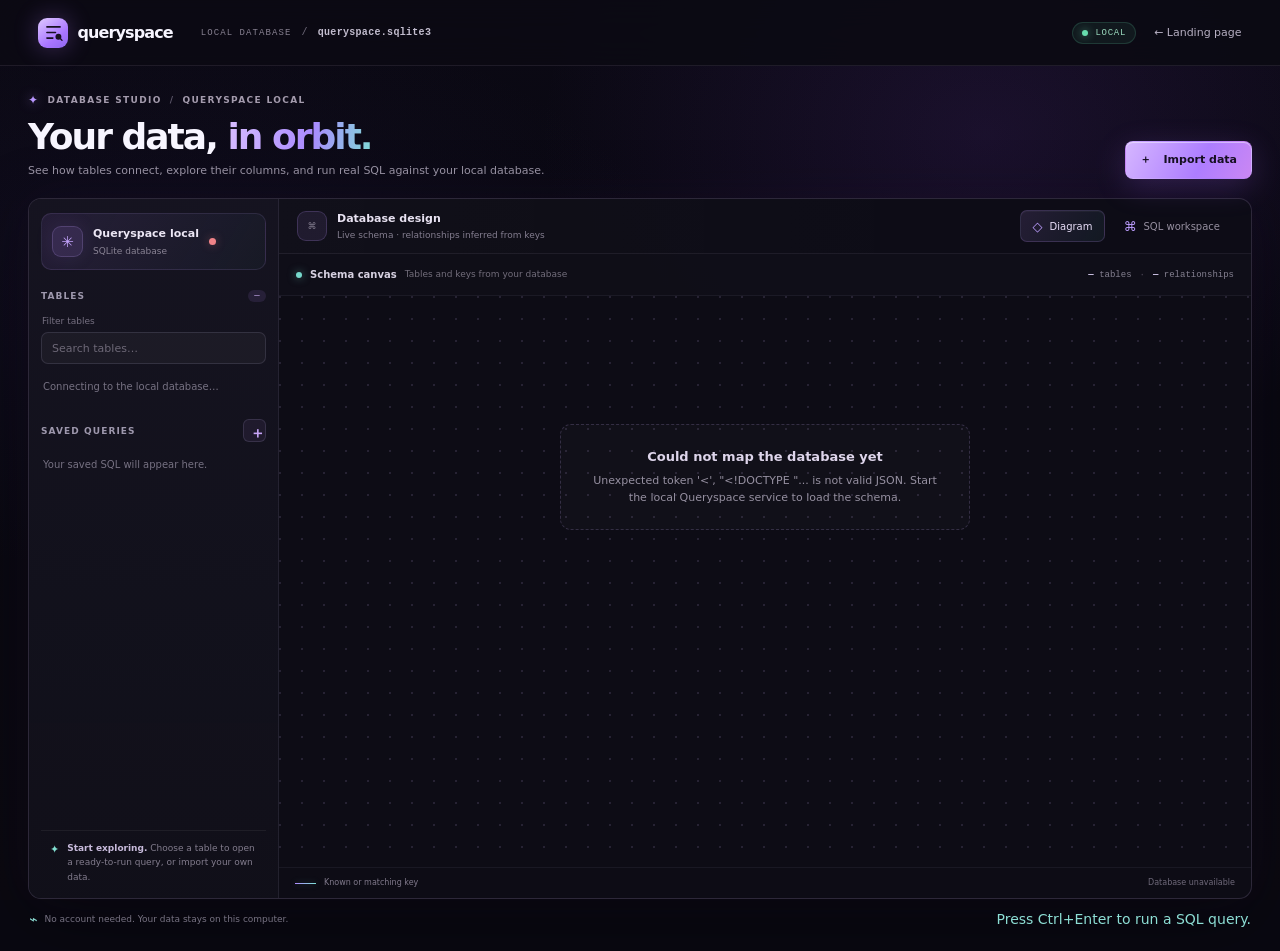
==== UCG project/database.html @ a4e98d66 "Add files via upload" ====
<!doctype html>
<html lang="en">
<head>
  <meta charset="utf-8">
  <meta name="viewport" content="width=device-width, initial-scale=1">
  <meta name="theme-color" content="#090811">
  <meta name="description" content="A local SQL workspace with a live database diagram, table explorer, and query editor.">
  <title>Database studio — Queryspace</title>
  <link rel="stylesheet" href="style.css?v=database-studio-1">
  <link rel="stylesheet" href="database.css?v=database-studio-1">
  <script src="workspace.js?v=api-routing-2" defer></script>
  <script src="database.js?v=api-routing-2" defer></script>
</head>
<body class="database-fullpage">
  <header class="db-topbar">
    <a class="brand" href="index.html" aria-label="Queryspace home">
      <span class="brand-mark" aria-hidden="true"><svg viewBox="0 0 32 32" fill="none"><path d="M6 7.5h20M6 16h13M6 24.5h9" stroke="currentColor" stroke-width="2.5" stroke-linecap="round"/><circle cx="23.5" cy="22.5" r="4.5" fill="currentColor"/><path d="m27 26 2 2" stroke="currentColor" stroke-width="2" stroke-linecap="round"/></svg></span>
      <span>queryspace</span>
    </a>
    <div class="db-top-location"><span class="db-breadcrumb-muted">LOCAL DATABASE</span><span aria-hidden="true">/</span><strong>queryspace.sqlite3</strong></div>
    <div class="db-top-actions"><span class="db-local-chip"><i></i> LOCAL</span><a class="db-back-link" href="index.html">← Landing page</a></div>
  </header>

  <main class="db-app-shell">
    <section class="ide-section db-ide-section" aria-labelledby="db-page-title">
      <div class="db-page-intro">
        <div>
          <div class="db-eyebrow"><span class="db-spark">✦</span> DATABASE STUDIO <span class="db-eyebrow-divider">/</span> QUERYSPACE LOCAL</div>
          <h1 id="db-page-title">Your data, <span>in orbit.</span></h1>
          <p>See how tables connect, explore their columns, and run real SQL against your local database.</p>
        </div>
        <button class="button button-primary db-import-button" id="ide-import-top" type="button"><span aria-hidden="true">＋</span> Import data</button>
      </div>

      <div class="ide-layout db-ide-layout">
        <aside class="ide-sidebar db-sidebar" aria-label="Database tables and saved queries">
          <div class="ide-db-card">
            <div class="ide-db-icon" aria-hidden="true">✳</div>
            <div class="ide-db-copy"><strong>Queryspace local</strong><span>SQLite database</span></div>
            <span class="ide-live-indicator" id="ide-connection-dot" title="Connecting"></span>
          </div>
          <div class="ide-sidebar-block">
            <div class="ide-sidebar-heading"><span>TABLES</span><span class="ide-section-count" id="ide-table-count">—</span></div>
            <label class="ide-search-label" for="ide-table-search">Filter tables</label>
            <input id="ide-table-search" class="ide-search" type="search" placeholder="Search tables…" autocomplete="off">
            <div class="ide-table-list" id="ide-table-list" aria-live="polite"><p class="ide-muted-message">Connecting to the local database…</p></div>
          </div>
          <div class="ide-sidebar-block ide-saved-block">
            <div class="ide-sidebar-heading"><span>SAVED QUERIES</span><button class="ide-heading-action" id="ide-new-query" type="button" aria-label="New SQL query" title="New query">＋</button></div>
            <div class="ide-saved-list" id="ide-saved-list"><p class="ide-muted-message">Your saved SQL will appear here.</p></div>
          </div>
          <div class="ide-sidebar-tip"><span class="tip-star" aria-hidden="true">✦</span><p><strong>Start exploring.</strong> Choose a table to open a ready-to-run query, or import your own data.</p></div>
        </aside>

        <div class="ide-main-panel db-main-panel">
          <div class="db-main-toolbar">
            <div class="db-main-heading"><span class="db-main-icon" aria-hidden="true">⌘</span><div><strong>Database design</strong><span>Live schema · relationships inferred from keys</span></div></div>
            <div class="db-view-tabs" role="tablist" aria-label="Database workspace view">
              <button class="db-view-tab is-active" id="db-tab-diagram" type="button" role="tab" aria-selected="true" aria-controls="db-diagram-view"><span aria-hidden="true">◇</span> Diagram</button>
              <button class="db-view-tab" id="db-tab-sql" type="button" role="tab" aria-selected="false" aria-controls="db-sql-view"><span aria-hidden="true">⌘</span> SQL workspace</button>
            </div>
          </div>

          <section class="db-diagram-view" id="db-diagram-view" role="tabpanel" aria-labelledby="db-tab-diagram">
            <div class="db-canvas-toolbar">
              <div class="db-canvas-title"><span class="db-canvas-live"></span><strong>Schema canvas</strong><span class="db-canvas-subtitle">Tables and keys from your database</span></div>
              <div class="db-canvas-stats"><span><b id="db-table-total">—</b> tables</span><span class="db-stat-divider">·</span><span><b id="db-relation-total">—</b> relationships</span></div>
            </div>
            <div class="db-canvas-viewport" id="db-canvas-viewport" aria-label="Visual database schema">
              <div class="db-canvas" id="db-canvas">
                <svg class="db-connectors" id="db-connectors" aria-hidden="true"></svg>
                <div class="db-card-grid" id="db-table-cards"><div class="db-loading">Mapping your database tables…</div></div>
              </div>
            </div>
            <div class="db-canvas-footer"><span class="db-legend-line"></span><span>Known or matching key</span><span class="db-legend-note" id="db-diagram-status">Import tables to expand your schema</span></div>
          </section>

          <section class="db-sql-view" id="db-sql-view" role="tabpanel" aria-labelledby="db-tab-sql" hidden>
            <div class="ide-toolbar">
              <div class="ide-breadcrumb"><span>Workspace</span><span aria-hidden="true">/</span><strong id="ide-query-title">Active customers</strong></div>
              <div class="ide-toolbar-actions">
                <button class="ide-quiet-button" id="ide-copy-query" type="button" title="Copy SQL">▢ <span>Copy</span></button>
                <button class="ide-quiet-button" id="ide-save-query" type="button" title="Save this query">♡ <span>Save query</span></button>
              </div>
            </div>
            <div class="ide-editor-label"><span><i></i> SQL editor</span><span class="ide-sql-badge">SQLite</span></div>
            <label class="sr-only" for="ide-query-input">Write a SQL query</label>
            <div class="ide-editor-wrap">
              <div class="ide-line-numbers" id="ide-line-numbers" aria-hidden="true">1</div>
              <textarea class="ide-query-input" id="ide-query-input" spellcheck="false" autocapitalize="off" autocomplete="off" aria-label="Write a SQL query">SELECT customer_name, plan, monthly_spend, city
FROM customers
WHERE status = 'active'
ORDER BY monthly_spend DESC
LIMIT 10;</textarea>
            </div>
            <div class="ide-runbar">
              <button class="button ide-run-button" id="ide-run-query" type="button"><span aria-hidden="true">▶</span> Run SQL <kbd>Ctrl ↵</kbd></button>
              <span class="ide-run-status" id="ide-run-status">Ready · sample database</span>
            </div>
            <div class="ide-results-panel">
              <div class="ide-results-heading">
                <div class="ide-view-tabs" role="tablist" aria-label="Query output">
                  <button class="ide-view-tab is-active" type="button" role="tab" aria-selected="true" data-ide-view="results">Results <span class="ide-results-count" id="ide-results-count">—</span></button>
                  <button class="ide-view-tab" type="button" role="tab" aria-selected="false" data-ide-view="schema">Schema</button>
                </div>
                <span class="ide-elapsed" id="ide-elapsed"></span>
              </div>
              <div class="ide-result-scroll" id="ide-result-scroll">
                <table class="ide-data-table" aria-label="SQL query results"><thead id="ide-result-head"></thead><tbody id="ide-result-body"></tbody></table>
                <div class="ide-empty-state" id="ide-empty-state">Run a query to see its results here.</div>
              </div>
              <div class="ide-results-footer"><span id="ide-row-summary">Choose a table or run a query.</span><button class="ide-export-button" id="ide-export-results" type="button" disabled>Export CSV <span aria-hidden="true">↓</span></button></div>
            </div>
            <div class="ide-statusbar"><span><i></i> Local SQLite · data stays on this device</span><span id="ide-db-name">Persistent database</span></div>
          </section>
        </div>
      </div>
      <p class="ide-local-note db-local-note"><span aria-hidden="true">⌁</span> No account needed. Your data stays on this computer. <span>Press Ctrl+Enter to run a SQL query.</span></p>
    </section>
  </main>

  <input id="ide-file-input" class="sr-only" type="file" accept=".csv,.tsv,.txt,.xlsx,.xlsm,.xls" aria-label="Choose a CSV or Excel file">
  <dialog class="ide-dialog" id="ide-import-dialog" aria-labelledby="ide-import-title">
    <form id="ide-import-form">
      <div class="ide-dialog-head"><div><span class="section-kicker">Add data to SQLite</span><h2 id="ide-import-title">Import a file</h2></div><button class="ide-dialog-close" id="ide-import-close" type="button" aria-label="Close">×</button></div>
      <p class="ide-dialog-description" id="ide-import-file-meta">Choose a CSV or Excel workbook to preview its columns.</p>
      <label class="ide-field-label" for="ide-table-name">Table name</label>
      <input class="ide-text-field" id="ide-table-name" name="table_name" required maxlength="80" autocomplete="off" placeholder="for example: spring_sales">
      <div class="ide-worksheet-wrap" id="ide-worksheet-wrap" hidden><label class="ide-field-label" for="ide-worksheet">Excel worksheet</label><select class="ide-text-field" id="ide-worksheet" name="worksheet"></select></div>
      <div class="ide-import-preview" id="ide-import-preview"><p class="ide-muted-message">File preview will appear here.</p></div>
      <div class="ide-dialog-message" id="ide-import-message" role="alert"></div>
      <div class="ide-dialog-actions"><button class="button button-outline" id="ide-import-cancel" type="button">Cancel</button><button class="button button-primary" id="ide-import-confirm" type="submit" disabled>Import table</button></div>
    </form>
  </dialog>
  <dialog class="ide-dialog ide-save-dialog" id="ide-save-dialog" aria-labelledby="ide-save-title">
    <form id="ide-save-form">
      <div class="ide-dialog-head"><div><span class="section-kicker">Keep it for later</span><h2 id="ide-save-title">Save this query</h2></div><button class="ide-dialog-close" id="ide-save-close" type="button" aria-label="Close">×</button></div>
      <p class="ide-dialog-description">Your query will be saved in this local database.</p>
      <label class="ide-field-label" for="ide-save-name">Query name</label><input class="ide-text-field" id="ide-save-name" required maxlength="100" autocomplete="off" placeholder="e.g. Active customers">
      <div class="ide-dialog-message" id="ide-save-message" role="alert"></div>
      <div class="ide-dialog-actions"><button class="button button-outline" id="ide-save-cancel" type="button">Cancel</button><button class="button button-primary" type="submit">Save query</button></div>
    </form>
  </dialog>
  <div class="toast" id="toast" role="status" aria-live="polite"></div>
</body>
</html>
---- UCG project/style.css ----
:root {
  color-scheme: dark;
  --bg: #090811;
  --bg-raised: #100e1a;
  --panel: #12111b;
  --panel-strong: #171522;
  --line: rgba(211, 202, 255, .105);
  --line-bright: rgba(211, 202, 255, .18);
  --text: #f7f5ff;
  --muted: #a09caf;
  --quiet: #6e6a7e;
  --purple: #a879ff;
  --purple-bright: #c4a1ff;
  --pink: #f174e8;
  --green: #67ddae;
  --font-body: 'DM Sans', Inter, ui-sans-serif, system-ui, -apple-system, BlinkMacSystemFont, 'Segoe UI', sans-serif;
  --font-display: 'Manrope', 'DM Sans', ui-sans-serif, system-ui, sans-serif;
}

* { box-sizing: border-box; }
html { scroll-behavior: smooth; scroll-padding-top: 90px; }
body { margin: 0; min-width: 320px; background: var(--bg); color: var(--text); font-family: var(--font-body); font-size: 15px; line-height: 1.6; -webkit-font-smoothing: antialiased; }
body::before { content: ''; position: fixed; z-index: -1; inset: 0; pointer-events: none; background: radial-gradient(ellipse at 77% 15%, rgba(111, 57, 178, .16), transparent 32%), radial-gradient(ellipse at 12% 32%, rgba(67, 48, 126, .11), transparent 33%), linear-gradient(180deg, #0b0914 0%, #090811 42%, #0b0911 100%); }
a { color: inherit; text-decoration: none; }
button, textarea { font: inherit; }
button { color: inherit; }
button:focus-visible, a:focus-visible, textarea:focus-visible { outline: 2px solid var(--purple-bright); outline-offset: 3px; }
::selection { background: rgba(172, 123, 255, .35); color: white; }
.site-shell { overflow: hidden; }
.section-wrap, .site-header, .site-footer { width: min(1160px, calc(100% - 64px)); margin-inline: auto; }

.site-header { height: 82px; display: flex; align-items: center; justify-content: space-between; position: relative; z-index: 20; border-bottom: 1px solid rgba(255,255,255,.035); }
.brand { display: inline-flex; align-items: center; gap: 9px; font-family: var(--font-display); font-size: 17px; font-weight: 800; letter-spacing: -.055em; white-space: nowrap; }
.brand-mark { width: 30px; height: 30px; display: grid; place-items: center; color: #171021; border-radius: 9px; background: linear-gradient(145deg, #dfc9ff, #a875ff 65%, #8f68ef); box-shadow: 0 0 24px rgba(170,119,255,.32); }
.brand-mark svg { width: 21px; height: 21px; }
.primary-nav { display: flex; align-items: center; gap: 37px; margin-left: 9%; }
.primary-nav a, .sign-in { color: #b8b3c5; font-size: 13px; font-weight: 500; transition: color .2s ease; }
.primary-nav a:hover, .sign-in:hover { color: white; }
.header-actions { display: flex; align-items: center; gap: 24px; }
.button { min-height: 46px; padding: 0 19px; display: inline-flex; align-items: center; justify-content: center; gap: 13px; border: 1px solid transparent; border-radius: 9px; font-size: 13px; font-weight: 700; cursor: pointer; transition: transform .2s ease, background .2s ease, border-color .2s ease, box-shadow .2s ease; }
.button:hover { transform: translateY(-2px); }
.button-small { min-height: 38px; padding: 0 14px; gap: 10px; font-size: 12px; }
.button-primary { color: #160f21; background: linear-gradient(115deg, #d5b6ff 0%, #ad7dff 60%, #ca87f3 100%); box-shadow: 0 8px 30px rgba(151, 93, 231, .23), inset 0 1px 0 rgba(255,255,255,.42); }
.button-primary:hover { box-shadow: 0 9px 36px rgba(168, 108, 250, .4), inset 0 1px 0 rgba(255,255,255,.5); }
.button-outline { color: #e9e4f4; border-color: rgba(222,210,255,.19); background: rgba(255,255,255,.035); }
.button-outline:hover { background: rgba(190,159,255,.1); border-color: rgba(222,210,255,.36); }
.mobile-menu-toggle { display: none; }

.hero { min-height: 690px; display: grid; grid-template-columns: minmax(330px, .84fr) minmax(0, 1.16fr); gap: 42px; align-items: center; padding-top: 54px; padding-bottom: 72px; position: relative; }
.hero-copy { z-index: 2; padding: 10px 0 25px; }
.eyebrow { display: inline-flex; align-items: center; gap: 9px; color: #d0bfec; font-size: 11px; font-weight: 600; letter-spacing: .065em; text-transform: uppercase; }
.eyebrow-dot { width: 7px; height: 7px; border-radius: 50%; background: #bd8dff; box-shadow: 0 0 12px #b87bff; }
h1, h2, h3, p { margin-top: 0; }
h1, h2 { font-family: var(--font-display); }
h1 { max-width: 550px; margin: 25px 0 20px; font-size: clamp(45px, 5.3vw, 70px); line-height: 1.06; letter-spacing: -.065em; font-weight: 700; }
h1 span, h2 span { color: #c49aff; background: linear-gradient(105deg, #e1c5ff 2%, #af8bff 53%, #f187e6 100%); -webkit-background-clip: text; background-clip: text; -webkit-text-fill-color: transparent; }
.hero-description { max-width: 455px; margin-bottom: 27px; color: #a9a4b5; font-size: 15px; line-height: 1.85; }
.hero-actions { display: flex; align-items: center; gap: 24px; flex-wrap: wrap; }
.text-link { display: inline-flex; gap: 10px; align-items: center; color: #ded8e9; font-size: 12px; font-weight: 600; transition: color .2s; }
.text-link:hover { color: var(--purple-bright); }
.hero-footnote { display: flex; gap: 8px; align-items: center; margin-top: 27px; color: #777286; font-size: 11px; }
.sparkle { color: #c28aff; font-size: 13px; }
.hero-visual { position: relative; min-width: 0; perspective: 1400px; }
.glow-orb { position: absolute; z-index: -1; border-radius: 50%; filter: blur(65px); pointer-events: none; }
.glow-orb-one { width: 290px; height: 290px; top: 5%; left: 36%; background: rgba(143, 76, 215, .28); }
.glow-orb-two { width: 180px; height: 170px; bottom: -7%; right: 0; background: rgba(225, 88, 190, .17); }
.workspace-card { position: relative; z-index: 1; overflow: hidden; border: 1px solid rgba(213,195,255,.19); border-radius: 13px; background: #100f18; box-shadow: 0 30px 100px rgba(0,0,0,.55), 0 0 50px rgba(151,96,219,.11), inset 0 1px 0 rgba(255,255,255,.045); transform: rotateY(-3deg) rotateX(1deg); }
.workspace-topbar { height: 41px; display: flex; align-items: center; padding: 0 13px; background: #17151f; border-bottom: 1px solid rgba(255,255,255,.055); }
.window-dots { display: flex; gap: 5px; width: 60px; }
.window-dots i { width: 7px; height: 7px; display: block; border-radius: 50%; background: #55505e; }
.window-dots i:first-child { background: #fb777b; }.window-dots i:nth-child(2) { background: #e8bb68; }.window-dots i:nth-child(3) { background: #75d39a; }
.workspace-name { display: flex; align-items: center; gap: 7px; color: #d5d0df; font-size: 10px; font-weight: 600; }
.workspace-icon { width: 17px; height: 17px; display: grid; place-items: center; border-radius: 5px; color: #1b1324; background: linear-gradient(140deg,#d8b8ff,#a570f5); font-size: 10px; font-weight: 800; }
.workspace-chevron { color: #777181; font-size: 12px; }
.connection-pill { display: flex; align-items: center; gap: 6px; margin-left: auto; padding: 4px 8px; border-radius: 99px; color: #b8b0c4; background: rgba(255,255,255,.045); font-size: 9px; }
.connection-pill span, .editor-live-dot, .workspace-statusbar i { width: 6px; height: 6px; border-radius: 50%; background: #6ad7a5; box-shadow: 0 0 8px rgba(106,215,165,.45); }
.workspace-body { min-height: 457px; display: grid; grid-template-columns: 39px minmax(0,1fr); }
.workspace-rail { display: flex; flex-direction: column; align-items: center; gap: 12px; padding-top: 15px; border-right: 1px solid rgba(255,255,255,.05); background: #13121b; }
.rail-button { width: 26px; height: 26px; display: grid; place-items: center; padding: 5px; border: 0; border-radius: 6px; color: #777383; background: transparent; cursor: pointer; }
.rail-button svg { width: 16px; height: 16px; }
.rail-button:hover, .rail-button.rail-active { color: #d8b8ff; background: rgba(175,130,240,.14); }
.workspace-main { min-width: 0; }
.workspace-toolbar { height: 37px; display: flex; align-items: center; justify-content: space-between; padding: 0 12px; border-bottom: 1px solid rgba(255,255,255,.045); }
.breadcrumbs { display: flex; align-items: center; gap: 7px; color: #777384; font-size: 9px; }
.breadcrumbs strong { color: #d5d0df; font-weight: 500; }.crumb-slash { color: #4f4a59; }
.icon-text-button { display: inline-flex; align-items: center; gap: 5px; padding: 4px 6px; border: 0; color: #8e899a; background: transparent; font-size: 9px; cursor: pointer; }
.icon-text-button:hover { color: #d3b5ff; }.icon-text-button svg { width: 14px; height: 14px; }
.query-tabs { height: 32px; display: flex; align-items: stretch; overflow: hidden; border-bottom: 1px solid rgba(255,255,255,.05); }
.query-tab { min-width: 0; display: inline-flex; align-items: center; gap: 6px; padding: 0 9px; border: 0; border-right: 1px solid rgba(255,255,255,.04); color: #777384; background: transparent; font-size: 8px; white-space: nowrap; cursor: pointer; }
.query-tab.is-active { color: #d4c9e7; background: rgba(185,145,245,.08); box-shadow: inset 0 -1px #bd91ff; }
.query-tab:hover { color: #ece6f7; }.file-glyph { color: #a991d3; font-size: 11px; }.tab-close { color: #686373; font-size: 12px; }
.new-query { width: 30px; flex: 0 0 30px; border: 0; color: #827c8d; background: transparent; font-size: 17px; cursor: pointer; }
.editor-heading { display: flex; align-items: center; justify-content: space-between; height: 27px; padding: 0 13px; color: #8f8a9a; font-size: 8px; }
.editor-heading > span:first-child { display: flex; align-items: center; gap: 6px; }.editor-live-dot { width: 5px; height: 5px; }
.editor-language { color: #858091; }.editor-language span { color: #666171; }
.code-editor { min-height: 113px; display: grid; grid-template-columns: 31px minmax(0,1fr); padding: 5px 12px 7px 0; background: linear-gradient(90deg,rgba(255,255,255,.013),transparent 15%); }
.line-numbers { padding: 2px 8px 0 0; color: #595464; text-align: right; font: 9px/16px ui-monospace, SFMono-Regular, Consolas, monospace; user-select: none; }
#query-input { min-width: 0; min-height: 110px; resize: vertical; padding: 0; border: 0; outline: none; color: #d9d1e8; background: transparent; font: 9px/16px ui-monospace, SFMono-Regular, Consolas, monospace; tab-size: 2; white-space: pre; overflow: auto; }
#query-input:focus-visible { outline: none; }
.run-row { height: 40px; display: flex; align-items: center; gap: 10px; padding: 0 12px; border-top: 1px solid rgba(255,255,255,.045); }
.button-run { min-height: 25px; gap: 5px; padding: 0 7px; border-radius: 5px; color: #170f20; background: linear-gradient(110deg,#d2b2ff,#ad78f1); font-size: 9px; box-shadow: 0 2px 12px rgba(166,111,237,.15); }
.button-run:hover { box-shadow: 0 3px 17px rgba(166,111,237,.35); }.button-run svg { width: 12px; height: 12px; }
.button-run kbd { margin-left: 4px; padding: 1px 3px; border-radius: 3px; color: #684b91; background: rgba(58,31,90,.1); font: 7px ui-monospace, monospace; }
.button-run:disabled { opacity: .75; cursor: wait; }
.run-hint { color: #6c6877; font-size: 8px; }
.result-panel { margin: 0 9px 8px; overflow: hidden; border: 1px solid rgba(255,255,255,.07); border-radius: 6px; background: #111019; }
.result-heading { height: 30px; display: flex; align-items: center; justify-content: space-between; padding: 0 9px; border-bottom: 1px solid rgba(255,255,255,.06); }
.result-tabs { display: flex; align-items: stretch; align-self: stretch; gap: 13px; }
.result-tab { position: relative; display: inline-flex; align-items: center; gap: 5px; padding: 0 1px; border: 0; color: #777282; background: transparent; font-size: 8px; cursor: pointer; }
.result-tab.is-active { color: #e1d8ef; }.result-tab.is-active::after { content: ''; position: absolute; height: 1px; right: 0; bottom: -1px; left: 0; background: #bd91ff; }
.result-count { padding: 0 4px; border-radius: 5px; color: #b5a0d6; background: rgba(178,135,242,.13); font-size: 7px; }
.execution-time { display: flex; align-items: center; gap: 5px; color: #777283; font-size: 8px; }.execution-time span { width: 5px; height: 5px; border-radius: 50%; background: #7ed6a9; }
.table-scroll { overflow: auto; max-height: 134px; }
.data-table { width: 100%; border-collapse: collapse; text-align: left; white-space: nowrap; font-size: 8px; }
.data-table th { padding: 7px 9px; color: #8d8798; background: #15131d; font-size: 7px; font-weight: 600; }
.data-table td { padding: 6px 9px; border-top: 1px solid rgba(255,255,255,.04); color: #c2bdcb; }
.data-table tbody tr:hover { background: rgba(185,145,245,.045); }
.data-table td:first-child { color: #e6ddf2; }.data-table .cell-muted { color: #7c7688; }.data-table .cell-plan { color: #c39bff; }
.result-footer { min-height: 25px; display: flex; align-items: center; justify-content: space-between; padding: 0 9px; border-top: 1px solid rgba(255,255,255,.05); color: #777283; font-size: 7px; }
.export-button { border: 0; color: #9e98a8; background: transparent; font-size: 7px; cursor: pointer; }.export-button:hover { color: white; }
.workspace-statusbar { min-height: 27px; display: flex; align-items: center; justify-content: space-between; padding: 0 11px; border-top: 1px solid rgba(255,255,255,.05); color: #716c7c; background: #12111a; font-size: 7px; }
.workspace-statusbar span:first-child { display: flex; align-items: center; gap: 6px; }.workspace-statusbar i { width: 5px; height: 5px; }
.status-divider { margin: 0 3px; color: #484352; }
.floating-note { position: absolute; z-index: 3; display: flex; align-items: center; gap: 7px; padding: 8px 11px; border: 1px solid rgba(224,207,255,.17); border-radius: 8px; color: #d5d0df; background: rgba(27,24,37,.92); box-shadow: 0 12px 35px rgba(0,0,0,.38); font-size: 9px; }
.note-collab { right: -18px; bottom: 45px; }.note-avatars { display: flex; padding-left: 2px; }.note-avatars i { width: 17px; height: 17px; display: grid; place-items: center; margin-left: -3px; border: 1px solid #221c2d; border-radius: 50%; color: #2a1832; background: #e6a1ce; font-size: 7px; font-style: normal; font-weight: 700; }.note-avatars i + i { color: #172e33; background: #8ed8c7; }
.note-collab b { color: #b9f1d7; font-size: 8px; font-weight: 600; }.note-pulse { width: 5px; height: 5px; margin-left: 2px; border-radius: 50%; background: #6bdbaa; box-shadow: 0 0 9px #6bdbaa; }

.capabilities { padding-top: 97px; padding-bottom: 109px; }
.section-intro { max-width: 600px; margin: 0 auto 42px; text-align: center; }
.section-kicker { display: block; margin-bottom: 11px; color: #c1a0ee; font-size: 10px; font-weight: 700; letter-spacing: .13em; text-transform: uppercase; }
.section-intro h2, .workflow-copy h2, .integrations-section h2, .cta-content h2 { margin: 0 0 12px; font-size: clamp(31px, 4.1vw, 46px); line-height: 1.17; letter-spacing: -.055em; }
.section-intro p, .integrations-section > p { margin: 0; color: #8e899a; font-size: 13px; }
.feature-grid { display: grid; grid-template-columns: repeat(3,1fr); gap: 15px; }
.feature-card { min-height: 230px; padding: 22px 23px; border: 1px solid rgba(224,212,255,.09); border-radius: 11px; background: linear-gradient(142deg,rgba(255,255,255,.034),rgba(255,255,255,.012)); transition: transform .22s ease, border-color .22s ease, background .22s ease; }
.feature-card:hover { transform: translateY(-4px); border-color: rgba(191,151,255,.28); background: linear-gradient(142deg,rgba(181,139,248,.08),rgba(255,255,255,.018)); }
.feature-icon { width: 37px; height: 37px; display: grid; place-items: center; margin-bottom: 19px; border-radius: 10px; }.feature-icon svg { width: 20px; height: 20px; }
.icon-purple { color: #c9a6ff; background: rgba(172,119,247,.14); }.icon-blue { color: #89b9ff; background: rgba(84,145,238,.13); }.icon-pink { color: #ff9ce7; background: rgba(226,104,203,.12); }
.feature-card h3 { margin: 0 0 7px; font-family: var(--font-display); font-size: 15px; letter-spacing: -.02em; }.feature-card p { min-height: 48px; margin-bottom: 14px; color: #888393; font-size: 11px; line-height: 1.7; }
.feature-link { display: inline-flex; align-items: center; gap: 7px; color: #c6a5f4; font-size: 10px; font-weight: 600; }.feature-link:hover { color: #e2d1ff; }

.workflow-section { display: grid; grid-template-columns: .85fr 1.15fr; gap: 100px; align-items: center; padding-top: 86px; padding-bottom: 97px; border-top: 1px solid rgba(255,255,255,.055); }
.workflow-copy { max-width: 400px; }.workflow-copy h2 { margin-bottom: 15px; }.workflow-copy > p { max-width: 380px; margin-bottom: 25px; color: #8e899a; font-size: 12px; line-height: 1.8; }
.workflow-steps { border-top: 1px solid var(--line); }.workflow-step { min-height: 79px; display: grid; grid-template-columns: 46px 1fr 20px; gap: 11px; align-items: center; border-bottom: 1px solid var(--line); }
.step-number { align-self: start; padding-top: 22px; color: #b98bf8; font: 10px ui-monospace,monospace; }.workflow-step h3 { margin: 0 0 3px; font-size: 12px; font-weight: 600; }.workflow-step p { margin: 0; color: #817c8c; font-size: 10px; }.step-arrow { color: #716b7c; font-size: 14px; }

.integrations-section { padding: 75px 20px 84px; border-top: 1px solid rgba(255,255,255,.055); text-align: center; }
.integrations-section h2 { margin-bottom: 9px; font-size: clamp(29px,3.8vw,40px); }.integrations-section > p { max-width: 510px; margin: 0 auto; }
.integration-list { display: flex; justify-content: center; align-items: center; gap: clamp(25px,6vw,70px); flex-wrap: wrap; margin-top: 39px; }
.integration-item { display: flex; align-items: center; gap: 9px; color: #9a95a4; font-size: 12px; font-weight: 600; }
.integration-logo { width: 25px; height: 25px; display: grid; place-items: center; border-radius: 7px; color: #d1c8df; background: rgba(255,255,255,.065); font-size: 11px; font-weight: 800; }
.dbt-logo { color: #fc916e; font-size: 10px; letter-spacing: -.08em; }.looker-logo { color: #86b7ff; font-size: 16px; }.tableau-logo { color: #f5c86b; font-size: 15px; }.mode-logo { color: #bd9aff; }.warehouse-logo { color: #7bdac5; }

.closing-cta { min-height: 285px; position: relative; overflow: hidden; display: flex; align-items: center; margin-top: 18px; margin-bottom: 73px; padding: 38px 54px; border: 1px solid rgba(218,196,255,.13); border-radius: 16px; background: radial-gradient(ellipse at 77% 50%,rgba(115,65,168,.22),transparent 39%), linear-gradient(112deg,#14111d,#100e18 65%,#151021); }
.cta-glow { position: absolute; width: 270px; height: 270px; right: 10%; top: -40px; border-radius: 50%; background: rgba(145,93,208,.18); filter: blur(62px); }.cta-content { position: relative; z-index: 2; max-width: 510px; }.cta-content h2 { max-width: 450px; font-size: clamp(29px,4vw,42px); }.cta-content p { margin: 0 0 20px; color: #928c9e; font-size: 12px; }.cta-content .section-kicker { margin-bottom: 8px; }
.cta-decoration { position: absolute; width: 320px; height: 260px; top: 50%; right: 34px; transform: translateY(-50%); }.orbit { position: absolute; top: 50%; left: 50%; border: 1px solid rgba(189,153,255,.22); border-radius: 50%; transform: translate(-50%,-50%) rotate(-23deg); }.orbit-one { width: 280px; height: 100px; }.orbit-two { width: 230px; height: 160px; transform: translate(-50%,-50%) rotate(42deg); border-color: rgba(244,142,222,.17); }.orbit-core { position: absolute; display: grid; place-items: center; width: 58px; height: 58px; top: 50%; left: 50%; transform: translate(-50%,-50%); border: 1px solid rgba(236,212,255,.45); border-radius: 18px; color: #f4e9ff; background: linear-gradient(145deg,rgba(194,146,255,.65),rgba(92,54,141,.56)); box-shadow: 0 0 40px rgba(187,117,255,.33),inset 0 0 20px rgba(255,255,255,.12); font: 800 24px var(--font-display); }.orbit-star { position: absolute; color: #cf9eff; font-size: 13px; font-style: normal; text-shadow: 0 0 12px currentColor; }.star-one { top: 32px; left: 80px; }.star-two { top: 154px; right: 12px; color: #f399df; }.star-three { bottom: 10px; left: 106px; }

.site-footer { min-height: 105px; display: flex; align-items: center; gap: 25px; border-top: 1px solid rgba(255,255,255,.07); }.footer-brand { font-size: 14px; }.footer-brand .brand-mark { width: 26px; height: 26px; border-radius: 8px; }.footer-brand .brand-mark svg { width: 18px; height: 18px; }.site-footer > p { margin: 0; color: #797484; font-size: 10px; }.footer-links { display: flex; gap: 19px; margin-left: auto; }.footer-links a, .copyright { color: #858090; font-size: 10px; }.footer-links a:hover { color: #ded4ed; }.copyright { margin-left: 8px; color: #625d6b; }
.toast { position: fixed; z-index: 60; left: 50%; bottom: 22px; max-width: calc(100% - 32px); padding: 10px 15px; border: 1px solid rgba(216,196,255,.22); border-radius: 9px; color: #ede6fa; background: #1b1725; box-shadow: 0 12px 35px rgba(0,0,0,.4); font-size: 12px; opacity: 0; transform: translate(-50%, 12px); pointer-events: none; transition: opacity .22s, transform .22s; }.toast.is-visible { opacity: 1; transform: translate(-50%,0); }
.sr-only { position: absolute; width: 1px; height: 1px; overflow: hidden; clip: rect(0,0,0,0); white-space: nowrap; clip-path: inset(50%); }

@media (max-width: 960px) {
  .section-wrap, .site-header, .site-footer { width: min(100% - 48px, 760px); }
  .primary-nav { gap: 22px; margin-left: 0; }.hero { grid-template-columns: minmax(275px,.78fr) minmax(0,1.22fr); gap: 25px; min-height: 620px; }.hero h1 { font-size: clamp(42px,6vw,58px); }.workspace-card { transform: none; }.workspace-body { min-height: 430px; }.note-collab { right: -8px; bottom: 32px; }.workflow-section { gap: 45px; }
}
@media (max-width: 720px) {
  html { scroll-padding-top: 70px; }.section-wrap, .site-header, .site-footer { width: calc(100% - 36px); }
  .site-header { height: 68px; }.brand { font-size: 16px; }.mobile-menu-toggle { width: 36px; height: 36px; display: flex; flex-direction: column; justify-content: center; align-items: center; gap: 5px; margin-left: auto; border: 1px solid rgba(220,208,255,.16); border-radius: 9px; background: rgba(255,255,255,.035); cursor: pointer; }.mobile-menu-toggle span { width: 15px; height: 1.5px; background: #d9d1e8; transition: transform .2s; }.mobile-menu-toggle[aria-expanded="true"] span:first-child { transform: translateY(3.2px) rotate(45deg); }.mobile-menu-toggle[aria-expanded="true"] span:last-child { transform: translateY(-3.2px) rotate(-45deg); }
  .primary-nav { position: absolute; top: 59px; left: 0; right: 0; display: none; flex-direction: column; align-items: stretch; gap: 0; padding: 8px; border: 1px solid rgba(220,208,255,.13); border-radius: 12px; background: #14121c; box-shadow: 0 14px 35px rgba(0,0,0,.4); }.primary-nav.is-open { display: flex; }.primary-nav a { padding: 11px 12px; border-radius: 7px; }.primary-nav a:hover { background: rgba(255,255,255,.05); }
  .header-actions { gap: 10px; margin-left: 11px; }.header-actions .sign-in { display: none; }.header-actions .button-small { min-height: 35px; padding-inline: 10px; font-size: 10px; }
  .hero { min-height: 0; grid-template-columns: 1fr; gap: 37px; padding-top: 62px; padding-bottom: 64px; }.hero-copy { padding: 0; }.hero h1 { max-width: 590px; margin: 19px 0 15px; font-size: clamp(46px,11vw,68px); }.hero-description { max-width: 530px; font-size: 14px; }.hero-visual { margin: 0 3px; }.workspace-body { min-height: 0; }.note-collab { right: -6px; bottom: 22px; }.workspace-card { border-radius: 10px; }.capabilities { padding-top: 67px; padding-bottom: 73px; }.section-intro { margin-bottom: 28px; }.section-intro h2, .workflow-copy h2 { font-size: 36px; }.feature-grid { grid-template-columns: 1fr; gap: 11px; }.feature-card { min-height: unset; padding: 19px; }.feature-card p { min-height: 0; max-width: 420px; }.feature-icon { margin-bottom: 13px; }
  .workflow-section { grid-template-columns: 1fr; gap: 28px; padding-top: 67px; padding-bottom: 67px; }.workflow-copy { max-width: 530px; }.workflow-copy > p { max-width: 480px; }.workflow-step { min-height: 76px; }
  .integrations-section { padding: 60px 0 67px; }.integration-list { gap: 20px 27px; margin-top: 29px; }.integration-item { gap: 7px; font-size: 11px; }
  .closing-cta { min-height: 300px; margin-top: 10px; margin-bottom: 50px; padding: 35px 25px; }.cta-content { max-width: 400px; }.cta-content h2 { max-width: 365px; font-size: 35px; }.cta-decoration { width: 210px; height: 170px; top: auto; right: -70px; bottom: -62px; opacity: .65; transform: none; }.orbit-one { width: 200px; height: 72px; }.orbit-two { width: 165px; height: 115px; }.orbit-core { width: 43px; height: 43px; border-radius: 13px; font-size: 18px; }
  .site-footer { min-height: 130px; display: grid; grid-template-columns: 1fr auto; gap: 6px 14px; padding: 23px 0; }.site-footer > p { grid-column: 1; }.footer-links { grid-column: 2; grid-row: 1 / span 2; flex-direction: column; gap: 7px; margin-left: 0; }.copyright { grid-column: 1 / -1; margin-left: 0; padding-top: 8px; }
}
@media (max-width: 430px) {
  .section-wrap, .site-header, .site-footer { width: calc(100% - 28px); }.header-actions .button-small { max-width: 105px; min-height: 33px; gap: 5px; padding-inline: 8px; font-size: 9px; }.brand { gap: 7px; font-size: 15px; }.brand-mark { width: 27px; height: 27px; }.mobile-menu-toggle { width: 32px; height: 33px; }
  .hero { padding-top: 48px; }.eyebrow { font-size: 9px; }.hero h1 { font-size: 46px; }.hero-actions { gap: 16px; }.hero-actions .button { min-height: 43px; padding-inline: 13px; font-size: 11px; }.text-link { font-size: 10px; }.workspace-topbar { height: 36px; padding-inline: 8px; }.window-dots { width: 43px; gap: 4px; }.window-dots i { width: 6px; height: 6px; }.workspace-name { gap: 5px; font-size: 8px; }.connection-pill { padding: 3px 6px; font-size: 7px; }.workspace-body { grid-template-columns: 30px minmax(0,1fr); }.workspace-rail { padding-top: 12px; gap: 8px; }.rail-button { width: 23px; height: 23px; }.workspace-toolbar { padding-inline: 8px; }.breadcrumbs { font-size: 8px; }.query-tab { gap: 4px; padding-inline: 6px; font-size: 7px; }.new-query { width: 22px; flex-basis: 22px; }.code-editor { grid-template-columns: 25px minmax(0,1fr); padding-right: 7px; }.line-numbers { padding-right: 6px; font-size: 8px; }.run-row { padding-inline: 8px; }.run-hint { font-size: 7px; }.result-panel { margin-inline: 5px; }.result-heading { padding-inline: 7px; }.data-table th, .data-table td { padding-inline: 6px; font-size: 7px; }.note-collab { right: -3px; padding: 6px 8px; font-size: 8px; }.capabilities { padding-top: 57px; }.section-intro h2, .workflow-copy h2 { font-size: 32px; }.closing-cta { padding-inline: 20px; }.cta-content h2 { font-size: 32px; }
}
/* Local SQL workspace */
.ide-section { position: relative; scroll-margin-top: 30px; margin-top: 14px; margin-bottom: 35px; padding: 59px 0 28px; border-top: 1px solid rgba(255,255,255,.07); }
.ide-intro { display:flex; align-items:flex-end; justify-content:space-between; gap:24px; margin-bottom:25px; }
.ide-intro h2 { margin:0 0 8px; font-size:clamp(32px,4vw,45px); line-height:1.12; letter-spacing:-.055em; }
.ide-intro p { max-width:650px; margin:0; color:#a19bad; font-size:13px; line-height:1.75; }
.ide-import-top { flex:0 0 auto; min-height:42px; margin-bottom:2px; }
.ide-layout { display:grid; grid-template-columns:255px minmax(0,1fr); min-height:620px; overflow:hidden; border:1px solid rgba(206,190,255,.17); border-radius:15px; background:linear-gradient(140deg,rgba(20,18,31,.98),rgba(13,13,21,.98)); box-shadow:0 28px 80px rgba(0,0,0,.38),0 0 45px rgba(123,85,190,.08),inset 0 1px rgba(255,255,255,.035); }
.ide-sidebar { display:flex; flex-direction:column; min-width:0; padding:17px 13px 14px; border-right:1px solid rgba(220,209,255,.09); background:linear-gradient(180deg,rgba(22,20,32,.97),rgba(16,16,25,.96)); }
.ide-db-card { display:flex; align-items:center; gap:10px; padding:11px 10px; border:1px solid rgba(194,163,255,.12); border-radius:10px; background:linear-gradient(120deg,rgba(159,112,224,.12),rgba(96,205,214,.035)); }
.ide-db-icon { width:31px; height:31px; display:grid; place-items:center; flex:0 0 31px; border:1px solid rgba(194,166,255,.19); border-radius:9px; color:#c6a6ff; background:rgba(167,125,237,.14); box-shadow:0 0 18px rgba(158,112,224,.12); font-size:15px; }
.ide-db-copy { min-width:0; display:flex; flex-direction:column; gap:1px; }.ide-db-copy strong { overflow:hidden; color:#ece7f5; font-size:11px; font-weight:700; text-overflow:ellipsis; white-space:nowrap; }.ide-db-copy span { color:#898394; font-size:9px; }
.ide-live-indicator,.ide-statusbar i { width:7px; height:7px; flex:0 0 7px; border-radius:50%; background:#6fe0bb; box-shadow:0 0 10px rgba(111,224,187,.55); }.ide-live-indicator.is-offline { background:#f08388; box-shadow:0 0 10px rgba(240,131,136,.4); }
.ide-sidebar-block { min-width:0; margin-top:19px; }.ide-sidebar-heading { display:flex; align-items:center; justify-content:space-between; min-height:22px; margin-bottom:7px; color:#9e98ad; font-size:9px; font-weight:800; letter-spacing:.12em; }.ide-section-count { min-width:18px; padding:1px 5px; border-radius:99px; color:#c9acef; background:rgba(174,132,235,.12); font:9px ui-monospace,monospace; text-align:center; letter-spacing:0; }
.ide-search-label { display:block; margin:0 0 4px 1px; color:#756f80; font-size:9px; }.ide-search { width:100%; height:32px; padding:0 10px; border:1px solid rgba(220,209,255,.12); border-radius:7px; outline:0; color:#eae5f3; background:rgba(255,255,255,.035); font:11px var(--font-body); }.ide-search::placeholder { color:#6d6877; }.ide-search:focus,.ide-text-field:focus { border-color:rgba(189,145,255,.62); box-shadow:0 0 0 3px rgba(173,125,255,.1); }
.ide-table-list,.ide-saved-list { display:flex; flex-direction:column; gap:5px; max-height:280px; overflow:auto; margin-top:8px; padding-right:2px; scrollbar-color:#42394f transparent; scrollbar-width:thin; }
.ide-table-item { overflow:hidden; border:1px solid transparent; border-radius:8px; background:rgba(255,255,255,.018); }.ide-table-item[open] { border-color:rgba(187,151,244,.15); background:rgba(172,132,235,.045); }
.ide-table-summary { min-height:37px; display:flex; align-items:center; gap:8px; padding:6px 8px; list-style:none; cursor:pointer; }.ide-table-summary::-webkit-details-marker { display:none; }.ide-table-summary:hover { background:rgba(255,255,255,.035); }.ide-table-glyph { width:21px; height:21px; display:grid; place-items:center; flex:0 0 21px; border-radius:6px; color:#8de1d7; background:rgba(88,205,192,.11); font-size:10px; }.ide-table-name { overflow:hidden; color:#d8d3e2; font-size:10px; font-weight:650; text-overflow:ellipsis; white-space:nowrap; }.ide-table-rows { margin-left:auto; color:#777181; font:9px ui-monospace,monospace; white-space:nowrap; }.ide-table-columns { padding:2px 8px 8px 37px; }.ide-open-table { display:inline-flex; align-items:center; gap:5px; margin:0 0 5px; padding:3px 6px; border:1px solid rgba(184,150,234,.16); border-radius:5px; color:#c8a8f1; background:rgba(160,117,224,.08); font:9px var(--font-body); cursor:pointer; }.ide-open-table:hover { background:rgba(160,117,224,.17); }.ide-column-line { display:flex; justify-content:space-between; gap:7px; padding:3px 1px; border-bottom:1px solid rgba(255,255,255,.035); color:#aaa4b4; font:9px ui-monospace,monospace; }.ide-column-line span:last-child { color:#797385; }
.ide-muted-message { margin:7px 2px; color:#767182; font-size:10px; line-height:1.6; }.ide-heading-action { width:23px; height:23px; display:grid; place-items:center; border:1px solid rgba(214,198,255,.13); border-radius:6px; color:#c7a5f7; background:rgba(171,132,231,.08); cursor:pointer; font-size:15px; }.ide-heading-action:hover { background:rgba(171,132,231,.18); }
.ide-saved-block { padding-top:2px; }.ide-saved-list { max-height:160px; }.ide-saved-query { display:flex; align-items:center; gap:7px; width:100%; min-height:32px; padding:6px 8px; border:1px solid transparent; border-radius:7px; color:#a8a2b2; background:transparent; text-align:left; cursor:pointer; }.ide-saved-query:hover { border-color:rgba(186,151,238,.14); color:#e3d9f1; background:rgba(179,137,239,.07); }.ide-saved-query span:first-child { color:#be9be9; font:11px ui-monospace,monospace; }.ide-saved-query span:last-child { overflow:hidden; font-size:10px; text-overflow:ellipsis; white-space:nowrap; }
.ide-sidebar-tip { display:flex; gap:8px; margin-top:auto; padding:10px 9px 0; border-top:1px solid rgba(255,255,255,.06); color:#827c8d; }.ide-sidebar-tip p { margin:0; font-size:9px; line-height:1.6; }.ide-sidebar-tip strong { color:#c8bbdc; font-weight:650; }.tip-star { color:#81ded0; font-size:11px; }
.ide-main-panel { display:flex; flex-direction:column; min-width:0; }.ide-toolbar { min-height:47px; display:flex; align-items:center; justify-content:space-between; gap:10px; padding:0 16px; border-bottom:1px solid rgba(221,211,255,.075); background:rgba(255,255,255,.012); }.ide-breadcrumb { display:flex; align-items:center; gap:8px; min-width:0; color:#787283; font-size:10px; }.ide-breadcrumb strong { overflow:hidden; color:#ded8e8; font-weight:600; text-overflow:ellipsis; white-space:nowrap; }.ide-toolbar-actions { display:flex; align-items:center; gap:7px; }.ide-quiet-button { display:flex; align-items:center; gap:5px; min-height:27px; padding:0 8px; border:1px solid rgba(220,209,255,.09); border-radius:6px; color:#a9a3b3; background:rgba(255,255,255,.025); font-size:10px; cursor:pointer; }.ide-quiet-button:hover { color:#e4d8f5; border-color:rgba(196,164,250,.27); background:rgba(183,143,239,.07); }
.ide-editor-label { display:flex; align-items:center; justify-content:space-between; padding:12px 17px 7px; color:#c4becf; font-size:10px; font-weight:650; }.ide-editor-label > span:first-child { display:flex; align-items:center; gap:7px; }.ide-editor-label i { width:6px; height:6px; border-radius:50%; background:#86ded0; box-shadow:0 0 8px rgba(134,222,208,.5); }.ide-sql-badge { padding:2px 7px; border:1px solid rgba(182,162,222,.14); border-radius:5px; color:#9e92b4; background:rgba(173,131,228,.06); font:9px ui-monospace,monospace; }
.ide-editor-wrap { display:grid; grid-template-columns:38px minmax(0,1fr); min-height:177px; margin:0 12px; overflow:hidden; border:1px solid rgba(221,211,255,.075); border-radius:9px; background:radial-gradient(ellipse at 85% 0,rgba(121,83,172,.07),transparent 45%),#0e0d16; }.ide-line-numbers { padding:12px 9px 12px 0; color:#605a6c; background:rgba(255,255,255,.016); border-right:1px solid rgba(255,255,255,.045); text-align:right; white-space:pre; user-select:none; font:12px/21px ui-monospace,SFMono-Regular,Consolas,monospace; }.ide-query-input { display:block; width:100%; min-height:177px; resize:vertical; padding:11px 14px; border:0; outline:0; color:#e2d9ee; background:transparent; font:12px/21px ui-monospace,SFMono-Regular,Consolas,monospace; tab-size:2; white-space:pre; }.ide-query-input:focus-visible { outline:0; }.ide-runbar { display:flex; align-items:center; gap:12px; padding:11px 13px 14px; }.ide-run-button { min-height:33px; padding:0 11px; border-radius:7px; color:#171022; background:linear-gradient(110deg,#d9c0ff,#a98aff 55%,#96d9e1); box-shadow:0 5px 18px rgba(152,117,222,.16); font-size:10px; }.ide-run-button:hover { box-shadow:0 6px 23px rgba(152,117,222,.3); }.ide-run-button:disabled { opacity:.65; cursor:wait; }.ide-run-button kbd { margin-left:4px; padding:2px 4px; border-radius:4px; color:#51456a; background:rgba(42,31,64,.12); font:9px ui-monospace,monospace; }.ide-run-status { color:#8b8596; font-size:10px; }.ide-run-status.is-error { color:#ff999d; }
.ide-results-panel { display:flex; flex:1 1 auto; flex-direction:column; min-height:245px; margin:0 12px 12px; overflow:hidden; border:1px solid rgba(219,208,255,.09); border-radius:9px; background:rgba(13,13,21,.77); }.ide-results-heading { display:flex; align-items:center; justify-content:space-between; min-height:39px; padding:0 13px; border-bottom:1px solid rgba(221,211,255,.075); }.ide-view-tabs { align-self:stretch; display:flex; gap:19px; }.ide-view-tab { position:relative; display:flex; align-items:center; gap:6px; padding:0; border:0; color:#898394; background:transparent; font-size:10px; cursor:pointer; }.ide-view-tab.is-active { color:#e1d9ed; }.ide-view-tab.is-active::after { position:absolute; right:0; bottom:-1px; left:0; height:2px; background:linear-gradient(90deg,#b690f2,#7fd7d1); content:''; }.ide-results-count { padding:1px 6px; border-radius:10px; color:#c3a6ed; background:rgba(173,130,228,.12); font:9px ui-monospace,monospace; }.ide-elapsed { color:#827c8e; font:9px ui-monospace,monospace; }.ide-result-scroll { min-height:155px; max-height:315px; overflow:auto; scrollbar-color:#42394f transparent; scrollbar-width:thin; }.ide-data-table { width:100%; border-collapse:collapse; text-align:left; white-space:nowrap; font-size:10px; }.ide-data-table th { position:sticky; top:0; z-index:1; padding:9px 12px; border-bottom:1px solid rgba(224,213,255,.08); color:#9f98ac; background:#171520; font-size:9px; font-weight:700; }.ide-data-table td { padding:8px 12px; border-bottom:1px solid rgba(255,255,255,.04); color:#d0cad8; font:10px ui-monospace,SFMono-Regular,Consolas,monospace; }.ide-data-table tbody tr:hover { background:rgba(175,144,231,.045); }.ide-data-table td:first-child { color:#e7def2; }.ide-empty-state { padding:33px 16px; color:#777181; text-align:center; font-size:11px; }.ide-results-footer { display:flex; align-items:center; justify-content:space-between; min-height:36px; gap:8px; padding:0 12px; border-top:1px solid rgba(221,211,255,.07); color:#817b8b; font-size:9px; }.ide-export-button { padding:4px 7px; border:1px solid rgba(221,211,255,.1); border-radius:5px; color:#c6b4dd; background:rgba(255,255,255,.025); font-size:9px; cursor:pointer; }.ide-export-button:hover:not(:disabled) { border-color:rgba(183,152,231,.25); color:white; }.ide-export-button:disabled { opacity:.4; cursor:not-allowed; }
.ide-statusbar { display:flex; align-items:center; justify-content:space-between; min-height:30px; gap:8px; padding:0 15px; border-top:1px solid rgba(220,211,255,.065); color:#817b8c; background:rgba(255,255,255,.015); font-size:9px; }.ide-statusbar > span:first-child { display:flex; align-items:center; gap:7px; }.ide-statusbar i { width:6px; height:6px; }.ide-statusbar i.is-offline { background:#ef838a; box-shadow:0 0 8px rgba(239,131,138,.4); }.ide-local-note { display:flex; align-items:center; gap:7px; margin:11px 2px 0; color:#777283; font-size:10px; }.ide-local-note > span { color:#8dded5; font-size:14px; }.ide-local-note code { padding:1px 5px; border:1px solid rgba(220,211,255,.1); border-radius:4px; color:#bfb2d4; background:rgba(255,255,255,.03); font:9px ui-monospace,monospace; }
.ide-dialog { width:min(560px,calc(100% - 26px)); max-height:min(85vh,760px); padding:0; overflow:auto; border:1px solid rgba(206,190,255,.2); border-radius:15px; color:#f4effb; background:linear-gradient(145deg,#191624,#11111a); box-shadow:0 30px 110px rgba(0,0,0,.7),0 0 55px rgba(151,96,219,.13); }.ide-dialog::backdrop { background:rgba(5,4,10,.76); backdrop-filter:blur(7px); }.ide-dialog form { padding:23px; }.ide-dialog-head { display:flex; align-items:flex-start; justify-content:space-between; gap:15px; }.ide-dialog-head .section-kicker { margin-bottom:5px; }.ide-dialog-head h2 { margin:0; font-size:24px; letter-spacing:-.04em; }.ide-dialog-close { width:31px; height:31px; border:1px solid rgba(220,211,255,.12); border-radius:8px; color:#bcb4c9; background:rgba(255,255,255,.035); cursor:pointer; font-size:20px; line-height:1; }.ide-dialog-close:hover { color:white; background:rgba(255,255,255,.08); }.ide-dialog-description { margin:10px 0 17px; color:#9992a4; font-size:11px; line-height:1.7; }.ide-field-label { display:block; margin:12px 0 5px; color:#c9c2d2; font-size:10px; font-weight:700; }.ide-text-field { display:block; width:100%; min-height:38px; padding:8px 10px; border:1px solid rgba(220,211,255,.13); border-radius:7px; outline:0; color:#eee8f6; background:#100f18; font:11px var(--font-body); }.ide-text-field option { color:#f4effb; background:#14121d; }.ide-worksheet-wrap[hidden] { display:none; }.ide-import-preview { max-height:230px; margin-top:15px; overflow:auto; border:1px solid rgba(220,211,255,.09); border-radius:8px; background:rgba(255,255,255,.02); }.ide-preview-heading { padding:8px 10px; border-bottom:1px solid rgba(220,211,255,.08); color:#928b9f; font-size:9px; }.ide-preview-table { width:100%; border-collapse:collapse; font-size:9px; text-align:left; white-space:nowrap; }.ide-preview-table th { padding:7px 9px; color:#bda9dc; background:rgba(168,130,224,.09); }.ide-preview-table td { max-width:180px; padding:6px 9px; overflow:hidden; border-top:1px solid rgba(255,255,255,.035); color:#b6b0bf; text-overflow:ellipsis; }.ide-dialog-message { min-height:16px; margin-top:9px; color:#ff9b9e; font-size:10px; line-height:1.5; }.ide-dialog-actions { display:flex; justify-content:flex-end; gap:8px; margin-top:12px; }.ide-dialog-actions .button { min-height:36px; font-size:10px; }.ide-save-dialog { width:min(430px,calc(100% - 26px)); }
@media (max-width: 960px) { .ide-section { padding-top:45px; }.ide-layout { grid-template-columns:220px minmax(0,1fr); min-height:600px; }.ide-sidebar { padding-inline:10px; }.ide-editor-wrap,.ide-query-input { min-height:165px; }.ide-data-table th,.ide-data-table td { padding-inline:9px; } }
@media (max-width: 720px) { .ide-section { margin-top:0; padding-top:39px; }.ide-intro { align-items:flex-start; flex-direction:column; margin-bottom:19px; }.ide-intro p { font-size:12px; }.ide-import-top { min-height:38px; }.ide-layout { grid-template-columns:1fr; min-height:0; }.ide-sidebar { padding:12px; border-right:0; border-bottom:1px solid rgba(220,211,255,.09); }.ide-db-card { max-width:320px; }.ide-sidebar-block { margin-top:12px; }.ide-table-list { display:grid; grid-template-columns:repeat(2,minmax(0,1fr)); max-height:190px; }.ide-table-item { align-self:start; }.ide-saved-block { margin-top:11px; }.ide-saved-list { display:grid; grid-template-columns:repeat(2,minmax(0,1fr)); max-height:115px; }.ide-sidebar-tip { margin-top:12px; padding-top:8px; }.ide-main-panel { min-height:540px; }.ide-toolbar { min-height:43px; padding-inline:11px; }.ide-editor-wrap { min-height:155px; margin-inline:9px; }.ide-query-input { min-height:155px; padding:9px 10px; font-size:11px; line-height:19px; }.ide-line-numbers { font-size:11px; line-height:19px; }.ide-results-panel { margin-inline:9px; }.ide-result-scroll { max-height:270px; }.ide-local-note { align-items:flex-start; line-height:1.6; } }
@media (max-width: 430px) { .ide-intro h2 { font-size:32px; }.ide-toolbar { align-items:flex-start; flex-direction:column; padding-block:9px; }.ide-toolbar-actions { align-self:flex-end; }.ide-table-list,.ide-saved-list { grid-template-columns:1fr; }.ide-sidebar-tip { display:none; }.ide-editor-wrap { grid-template-columns:28px minmax(0,1fr); }.ide-line-numbers { padding-right:6px; font-size:10px; }.ide-query-input { padding-inline:8px; font-size:10px; }.ide-data-table th { padding:8px 7px; font-size:8px; }.ide-data-table td { padding:7px; font-size:9px; }.ide-results-footer { padding-inline:8px; font-size:8px; }.ide-statusbar { padding-inline:9px; font-size:8px; }.ide-dialog form { padding:17px; } }
@media (prefers-reduced-motion: reduce) { *, *::before, *::after { scroll-behavior: auto !important; animation-duration: .01ms !important; animation-iteration-count: 1 !important; transition-duration: .01ms !important; } }
---- UCG project/database.css ----
/* Dedicated Queryspace database design studio */
[hidden] { display: none !important; }
.database-fullpage { min-height: 100vh; overflow-x: hidden; background: #090811; }
.db-topbar { position: sticky; top: 0; z-index: 20; height: 66px; display: flex; align-items: center; gap: 28px; padding: 0 clamp(18px,3vw,48px); border-bottom: 1px solid rgba(224,211,255,.09); background: rgba(12,10,19,.9); backdrop-filter: blur(18px); }
.db-topbar .brand { flex: 0 0 auto; font-size: 16px; }
.db-top-location { display: flex; align-items: center; gap: 10px; color: #706b7c; font: 10px ui-monospace,SFMono-Regular,Consolas,monospace; letter-spacing: .03em; }
.db-top-location strong { color: #c3bdcf; font-weight: 600; }
.db-breadcrumb-muted { color: #888192; font-size: 9px; letter-spacing: .12em; }
.db-top-actions { display: flex; align-items: center; gap: 18px; margin-left: auto; }
.db-local-chip { display: inline-flex; align-items: center; gap: 7px; padding: 5px 9px; border: 1px solid rgba(103,221,174,.17); border-radius: 99px; color: #9bdbbf; background: rgba(103,221,174,.07); font: 9px ui-monospace,monospace; letter-spacing: .08em; }
.db-local-chip i { width: 6px; height: 6px; border-radius: 50%; background: #67ddae; box-shadow: 0 0 9px rgba(103,221,174,.65); }
.db-back-link { color: #b7b0c3; font-size: 11px; transition: color .2s; }.db-back-link:hover { color: #e3d8f4; }
.db-app-shell { width: min(1580px,calc(100% - 56px)); margin: 0 auto; }
.db-ide-section { margin: 0; padding: 25px 0 20px; border: 0; }
.db-page-intro { display: flex; align-items: flex-end; justify-content: space-between; gap: 24px; margin-bottom: 19px; }
.db-eyebrow { display: flex; align-items: center; gap: 8px; color: #a49bad; font-size: 9px; font-weight: 750; letter-spacing: .15em; }
.db-spark { color: #b997ff; font-size: 12px; text-shadow: 0 0 12px rgba(185,151,255,.7); }
.db-eyebrow-divider { color: #5e586c; }
.db-page-intro h1 { margin: 7px 0 4px; font-size: clamp(27px,3vw,36px); line-height: 1.12; letter-spacing: -.055em; }
.db-page-intro p { margin: 0; color: #9690a1; font-size: 11px; }
.db-page-intro h1 span { color: #b896ff; background: linear-gradient(100deg,#d8beff,#a98aff 58%,#80dbd6); -webkit-background-clip: text; background-clip: text; -webkit-text-fill-color: transparent; }
.db-import-button { min-height: 38px; padding: 0 14px; border-radius: 8px; font-size: 11px; }
.db-ide-layout { min-height: 0; height: calc(100vh - 199px); min-height: 535px; max-height: 830px; grid-template-columns: 250px minmax(0,1fr); border-color: rgba(198,178,238,.17); border-radius: 13px; background: rgba(14,13,22,.96); box-shadow: 0 20px 70px rgba(0,0,0,.38),0 0 50px rgba(123,85,190,.07); }
.db-sidebar { overflow-y: auto; padding: 14px 12px; scrollbar-color: #42394f transparent; scrollbar-width: thin; }
.db-sidebar .ide-sidebar-block { margin-top: 15px; }
.db-sidebar .ide-table-list { max-height: min(32vh,270px); }
.db-sidebar .ide-saved-list { max-height: min(22vh,175px); }
.db-sidebar .ide-sidebar-tip { margin-top: auto; }
.db-main-panel { min-height: 0; overflow: hidden; }
.db-main-toolbar { display: flex; align-items: center; justify-content: space-between; gap: 15px; min-height: 55px; padding: 7px 18px; border-bottom: 1px solid rgba(221,211,255,.075); background: linear-gradient(90deg,rgba(255,255,255,.017),transparent 70%); }
.db-main-heading { display: flex; align-items: center; gap: 10px; min-width: 0; }
.db-main-icon { width: 30px; height: 30px; display: grid; place-items: center; border: 1px solid rgba(185,151,255,.2); border-radius: 9px; color: #c2a5ff; background: rgba(155,120,219,.11); font-size: 15px; }
.db-main-heading > div { display: flex; flex-direction: column; gap: 1px; }.db-main-heading strong { color: #e8e2f2; font-size: 11px; }.db-main-heading span { color: #837d8f; font-size: 9px; }
.db-view-tabs { align-self: stretch; display: flex; align-items: center; gap: 5px; flex: 0 0 auto; }
.db-view-tab { display: inline-flex; align-items: center; gap: 7px; min-height: 32px; padding: 0 12px; border: 1px solid transparent; border-radius: 7px; color: #9790a1; background: transparent; font: 10px var(--font-body); cursor: pointer; transition: color .18s,background .18s,border-color .18s; }
.db-view-tab:hover { color: #ded5ed; background: rgba(255,255,255,.035); }.db-view-tab.is-active { border-color: rgba(180,145,236,.18); color: #e8ddf8; background: linear-gradient(120deg,rgba(173,130,228,.15),rgba(96,204,202,.065)); box-shadow: inset 0 1px rgba(255,255,255,.04); }.db-view-tab > span { color: #bd9eff; font-size: 13px; }
.db-diagram-view { display: flex; flex: 1 1 auto; flex-direction: column; min-height: 0; }
.db-canvas-toolbar { display: flex; align-items: center; justify-content: space-between; gap: 12px; min-height: 42px; padding: 0 17px; border-bottom: 1px solid rgba(221,211,255,.06); background: rgba(255,255,255,.009); }
.db-canvas-title,.db-canvas-stats { display: flex; align-items: center; gap: 8px; }.db-canvas-title strong { color: #d7d1e2; font-size: 10px; font-weight: 650; }.db-canvas-subtitle { color: #726d7b; font-size: 9px; }.db-canvas-live { width: 6px; height: 6px; border-radius: 50%; background: #77d8cc; box-shadow: 0 0 9px rgba(119,216,204,.55); }
.db-canvas-stats { color: #858091; font: 9px ui-monospace,monospace; }.db-canvas-stats b { color: #d5c9ee; font-weight: 700; }.db-stat-divider { color: #514b5c; }
.db-canvas-viewport { flex: 1 1 auto; min-height: 0; overflow: auto; scrollbar-color: #42394f transparent; scrollbar-width: thin; background-color: #0d0c15; background-image: radial-gradient(circle at 1px 1px,rgba(196,175,237,.14) 1px,transparent 0); background-size: 22px 22px; }
.db-canvas { position: relative; min-width: 720px; min-height: 100%; padding: 58px 44px; isolation: isolate; }
.db-connectors { position: absolute; z-index: 0; inset: 0; width: 100%; height: 100%; overflow: visible; pointer-events: none; }
.db-edge-path { fill: none; stroke: url(#db-edge-glow); stroke-width: 2; opacity: .78; filter: drop-shadow(0 0 5px rgba(102,214,215,.26)); }
.db-edge-dot { fill: #83dfd8; stroke: #0d0c15; stroke-width: 2; }.db-edge-label { fill: #a9a0b9; stroke: #0d0c15; stroke-width: 4px; paint-order: stroke; font: 9px ui-monospace,SFMono-Regular,Consolas,monospace; }
.db-card-grid { position: relative; z-index: 1; display: grid; grid-template-columns: repeat(auto-fit,minmax(255px,1fr)); align-content: start; gap: 58px 68px; width: 100%; }
.db-table-card { min-width: 0; overflow: hidden; border: 1px solid rgba(194,170,236,.2); border-radius: 10px; background: linear-gradient(145deg,rgba(25,22,36,.98),rgba(16,16,25,.98)); box-shadow: 0 15px 35px rgba(0,0,0,.27),0 0 24px rgba(145,103,210,.075),inset 0 1px rgba(255,255,255,.04); transition: border-color .2s,transform .2s,box-shadow .2s; }
.db-table-card:hover { transform: translateY(-2px); border-color: rgba(188,155,248,.44); box-shadow: 0 18px 38px rgba(0,0,0,.32),0 0 30px rgba(145,103,210,.13); }
.db-table-card-header { width: 100%; display: flex; align-items: center; gap: 9px; min-height: 43px; padding: 8px 11px; border: 0; border-bottom: 1px solid rgba(225,211,255,.09); color: inherit; background: linear-gradient(100deg,rgba(157,119,219,.12),rgba(99,202,196,.035)); text-align: left; cursor: pointer; }
.db-table-symbol { width: 23px; height: 23px; display: grid; flex: 0 0 23px; place-items: center; border: 1px solid rgba(114,216,204,.18); border-radius: 7px; color: #8fe1d6; background: rgba(90,202,191,.09); font-size: 11px; }
.db-table-title { overflow: hidden; color: #ede8f4; font: 650 11px var(--font-body); text-overflow: ellipsis; white-space: nowrap; }.db-table-rowcount { margin-left: auto; padding: 3px 7px; border: 1px solid rgba(207,192,235,.11); border-radius: 99px; color: #aaa1b6; background: rgba(255,255,255,.035); font: 8px ui-monospace,monospace; white-space: nowrap; }
.db-table-cols { padding: 3px 11px 7px; }.db-table-col { display: grid; grid-template-columns:minmax(0,1fr) auto; align-items: center; gap: 9px; min-height: 29px; border-bottom: 1px solid rgba(255,255,255,.037); color: #b6afc1; font: 9px ui-monospace,SFMono-Regular,Consolas,monospace; }.db-table-col:last-child { border-bottom: 0; }.db-table-col-name { display: flex; align-items: center; gap: 7px; min-width: 0; overflow: hidden; text-overflow: ellipsis; white-space: nowrap; }.db-key-mark { width: 13px; flex: 0 0 13px; color: #dfbd79; text-align: center; font-size: 9px; }.db-key-mark.is-foreign { color: #80d9df; }.db-key-mark.is-empty { visibility: hidden; }.db-type-pill { padding: 2px 6px; border: 1px solid rgba(178,159,207,.1); border-radius: 4px; color: #898293; background: rgba(255,255,255,.025); font-size: 8px; }
.db-card-foot { display: flex; align-items: center; justify-content: space-between; min-height: 26px; padding: 0 11px; border-top: 1px solid rgba(255,255,255,.045); color: #746e7f; font-size: 8px; }.db-card-foot span:first-child { color: #948aa5; }.db-card-query { padding: 3px 6px; border: 1px solid rgba(177,143,232,.13); border-radius: 5px; color: #bea0ed; background: rgba(170,130,228,.06); font: 8px var(--font-body); cursor: pointer; }.db-card-query:hover { color: #e9d9ff; background: rgba(170,130,228,.16); }
.db-canvas-footer { display: flex; align-items: center; gap: 8px; min-height: 31px; padding: 0 16px; border-top: 1px solid rgba(221,211,255,.06); color: #817a8c; font-size: 8px; }.db-legend-line { width: 21px; height: 1px; background: linear-gradient(90deg,#ae8aff,#7de2d6); box-shadow: 0 0 6px rgba(115,208,210,.35); }.db-legend-note { margin-left: auto; color: #6f697a; }
.db-loading,.db-empty { grid-column: 1 / -1; align-self: center; max-width: 410px; margin: 70px auto; padding: 22px; border: 1px dashed rgba(190,163,237,.2); border-radius: 11px; color: #9690a1; background: rgba(255,255,255,.02); text-align: center; font-size: 11px; }.db-empty strong { display: block; margin-bottom: 4px; color: #ded5eb; font-size: 13px; }
.db-sql-view { display: flex; flex: 1 1 auto; flex-direction: column; min-height: 0; overflow: auto; }.db-sql-view .ide-results-panel { min-height: 220px; }
.db-local-note { margin: 9px 1px 0; font-size: 9px; }.db-local-note span:last-child { margin-left: auto; }
@media (min-width: 1350px) { .db-card-grid { grid-template-columns: repeat(3,minmax(255px,1fr)); } }
@media (max-width: 1050px) { .db-app-shell { width: calc(100% - 36px); }.db-ide-layout { grid-template-columns: 220px minmax(0,1fr); }.db-main-toolbar { padding-inline: 12px; }.db-main-heading > div > span { display: none; }.db-canvas { padding: 38px 28px; }.db-card-grid { gap: 42px; } }
@media (max-width: 760px) { .db-topbar { height: 58px; gap: 12px; padding-inline: 14px; }.db-top-location { display: none; }.db-topbar .brand { font-size: 15px; }.db-top-actions { gap: 10px; }.db-local-chip { padding: 4px 7px; font-size: 8px; }.db-back-link { font-size: 9px; }.db-app-shell { width: calc(100% - 22px); }.db-ide-section { padding-top: 16px; }.db-page-intro { align-items: flex-start; margin-bottom: 12px; }.db-page-intro h1 { font-size: 26px; }.db-page-intro p { max-width: 490px; font-size: 10px; }.db-import-button { min-height: 33px; padding-inline: 9px; font-size: 9px; }.db-ide-layout { display: flex; flex-direction: column; height: auto; min-height: calc(100vh - 150px); max-height: none; overflow: visible; }.db-sidebar { max-height: 42vh; border-right: 0; border-bottom: 1px solid rgba(220,209,255,.09); }.db-sidebar .ide-table-list { display: grid; grid-template-columns: repeat(2,minmax(0,1fr)); max-height: 115px; }.db-sidebar .ide-saved-list { display: grid; grid-template-columns: repeat(2,minmax(0,1fr)); max-height: 86px; }.db-sidebar .ide-sidebar-tip { display: none; }.db-main-panel { min-height: 500px; }.db-main-toolbar { align-items: flex-start; flex-direction: column; padding: 10px 11px 7px; }.db-view-tabs { align-self: stretch; }.db-view-tab { flex: 1; justify-content: center; min-height: 30px; }.db-canvas-toolbar { align-items: flex-start; flex-direction: column; gap: 4px; padding: 8px 11px; }.db-canvas-subtitle { display: none; }.db-canvas-viewport { min-height: 390px; }.db-canvas { min-width: 640px; padding: 27px 22px; }.db-card-grid { grid-template-columns: repeat(2,minmax(240px,1fr)); gap: 28px; }.db-canvas-footer { padding-inline: 10px; }.db-local-note { align-items: flex-start; flex-wrap: wrap; }.db-local-note span:last-child { margin-left: 0; } }
@media (max-width: 500px) { .db-topbar .brand { gap: 6px; font-size: 14px; }.db-topbar .brand-mark { width: 25px; height: 25px; }.db-top-actions { gap: 8px; }.db-back-link { font-size: 8px; }.db-page-intro { gap: 8px; }.db-page-intro h1 { font-size: 23px; }.db-page-intro p { max-width: 240px; font-size: 9px; }.db-eyebrow { font-size: 7px; }.db-import-button { min-height: 31px; gap: 4px; padding: 0 7px; font-size: 8px; white-space: nowrap; }.db-sidebar { padding: 10px; }.db-sidebar .ide-table-list,.db-sidebar .ide-saved-list { grid-template-columns: 1fr; }.db-main-heading { gap: 7px; }.db-main-icon { width: 26px; height: 26px; }.db-canvas-stats { font-size: 8px; }.db-canvas { min-width: 600px; padding: 22px 17px; }.db-card-grid { grid-template-columns: repeat(2,minmax(230px,1fr)); gap: 24px; }.db-canvas-footer { font-size: 7px; } }
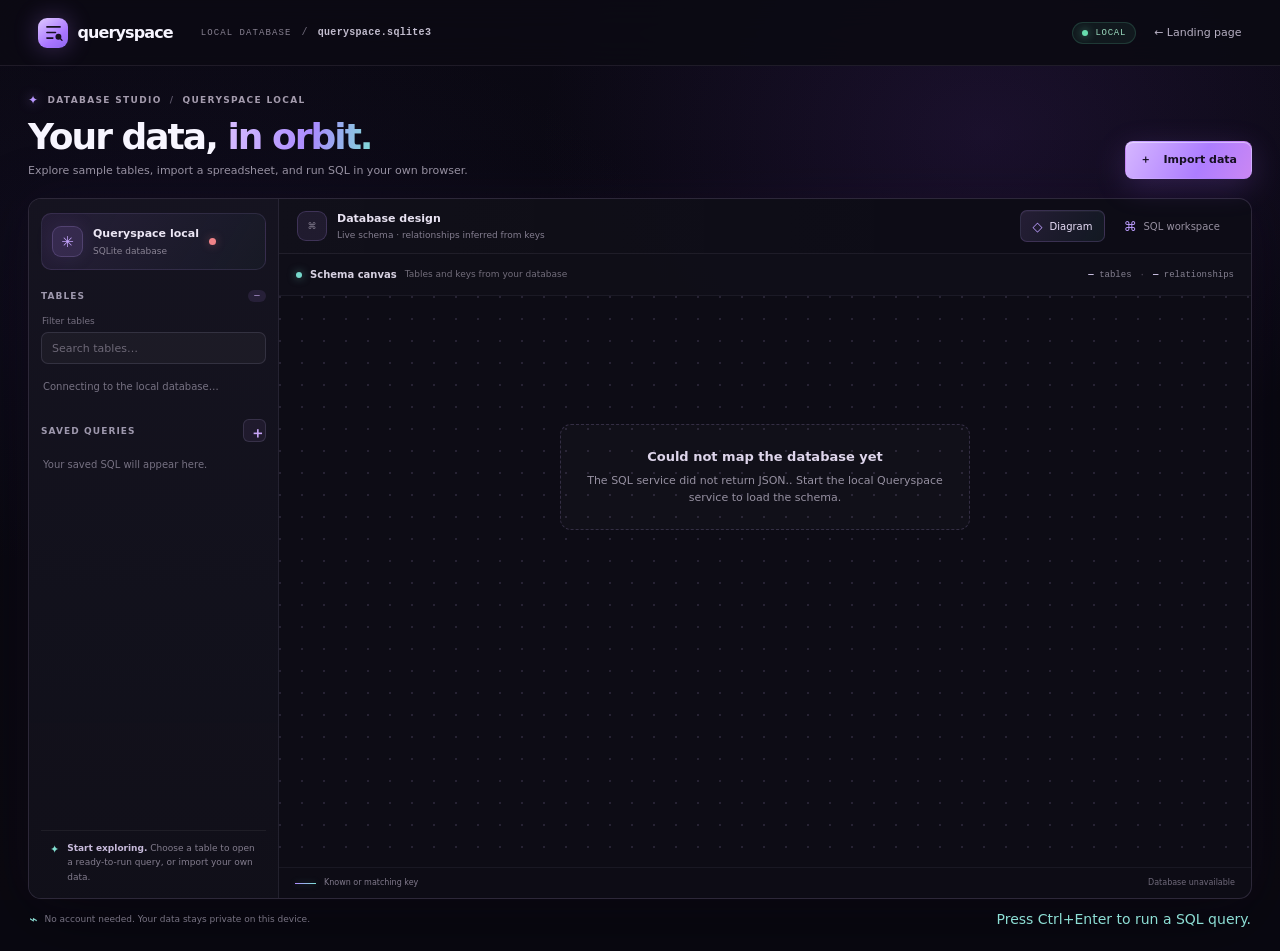
==== commit f473423d: "Enable browser-only SQLite demo Add the static-hosted browser SQLite adapter and import/query/persis" ====
--- a/UCG project/database.html
+++ b/UCG project/database.html
@@ -4,12 +4,13 @@
   <meta charset="utf-8">
   <meta name="viewport" content="width=device-width, initial-scale=1">
   <meta name="theme-color" content="#090811">
-  <meta name="description" content="A local SQL workspace with a live database diagram, table explorer, and query editor.">
+  <meta name="description" content="A browser-based SQL workspace with sample tables, file imports, a live database diagram, and a query editor.">
   <title>Database studio — Queryspace</title>
   <link rel="stylesheet" href="style.css?v=database-studio-1">
   <link rel="stylesheet" href="database.css?v=database-studio-1">
-  <script src="workspace.js?v=api-routing-2" defer></script>
-  <script src="database.js?v=api-routing-2" defer></script>
+  <script src="browser-db.js?v=browser-demo-1" defer></script>
+  <script src="workspace.js?v=browser-demo-1" defer></script>
+  <script src="database.js?v=browser-demo-1" defer></script>
 </head>
 <body class="database-fullpage">
   <header class="db-topbar">
@@ -27,7 +28,7 @@
         <div>
           <div class="db-eyebrow"><span class="db-spark">✦</span> DATABASE STUDIO <span class="db-eyebrow-divider">/</span> QUERYSPACE LOCAL</div>
           <h1 id="db-page-title">Your data, <span>in orbit.</span></h1>
-          <p>See how tables connect, explore their columns, and run real SQL against your local database.</p>
+          <p>Explore sample tables, import a spreadsheet, and run SQL in your own browser.</p>
         </div>
         <button class="button button-primary db-import-button" id="ide-import-top" type="button"><span aria-hidden="true">＋</span> Import data</button>
       </div>
@@ -115,7 +116,7 @@
           </section>
         </div>
       </div>
-      <p class="ide-local-note db-local-note"><span aria-hidden="true">⌁</span> No account needed. Your data stays on this computer. <span>Press Ctrl+Enter to run a SQL query.</span></p>
+      <p class="ide-local-note db-local-note"><span aria-hidden="true">⌁</span> No account needed. Your data stays private on this device. <span>Press Ctrl+Enter to run a SQL query.</span></p>
     </section>
   </main>
 
